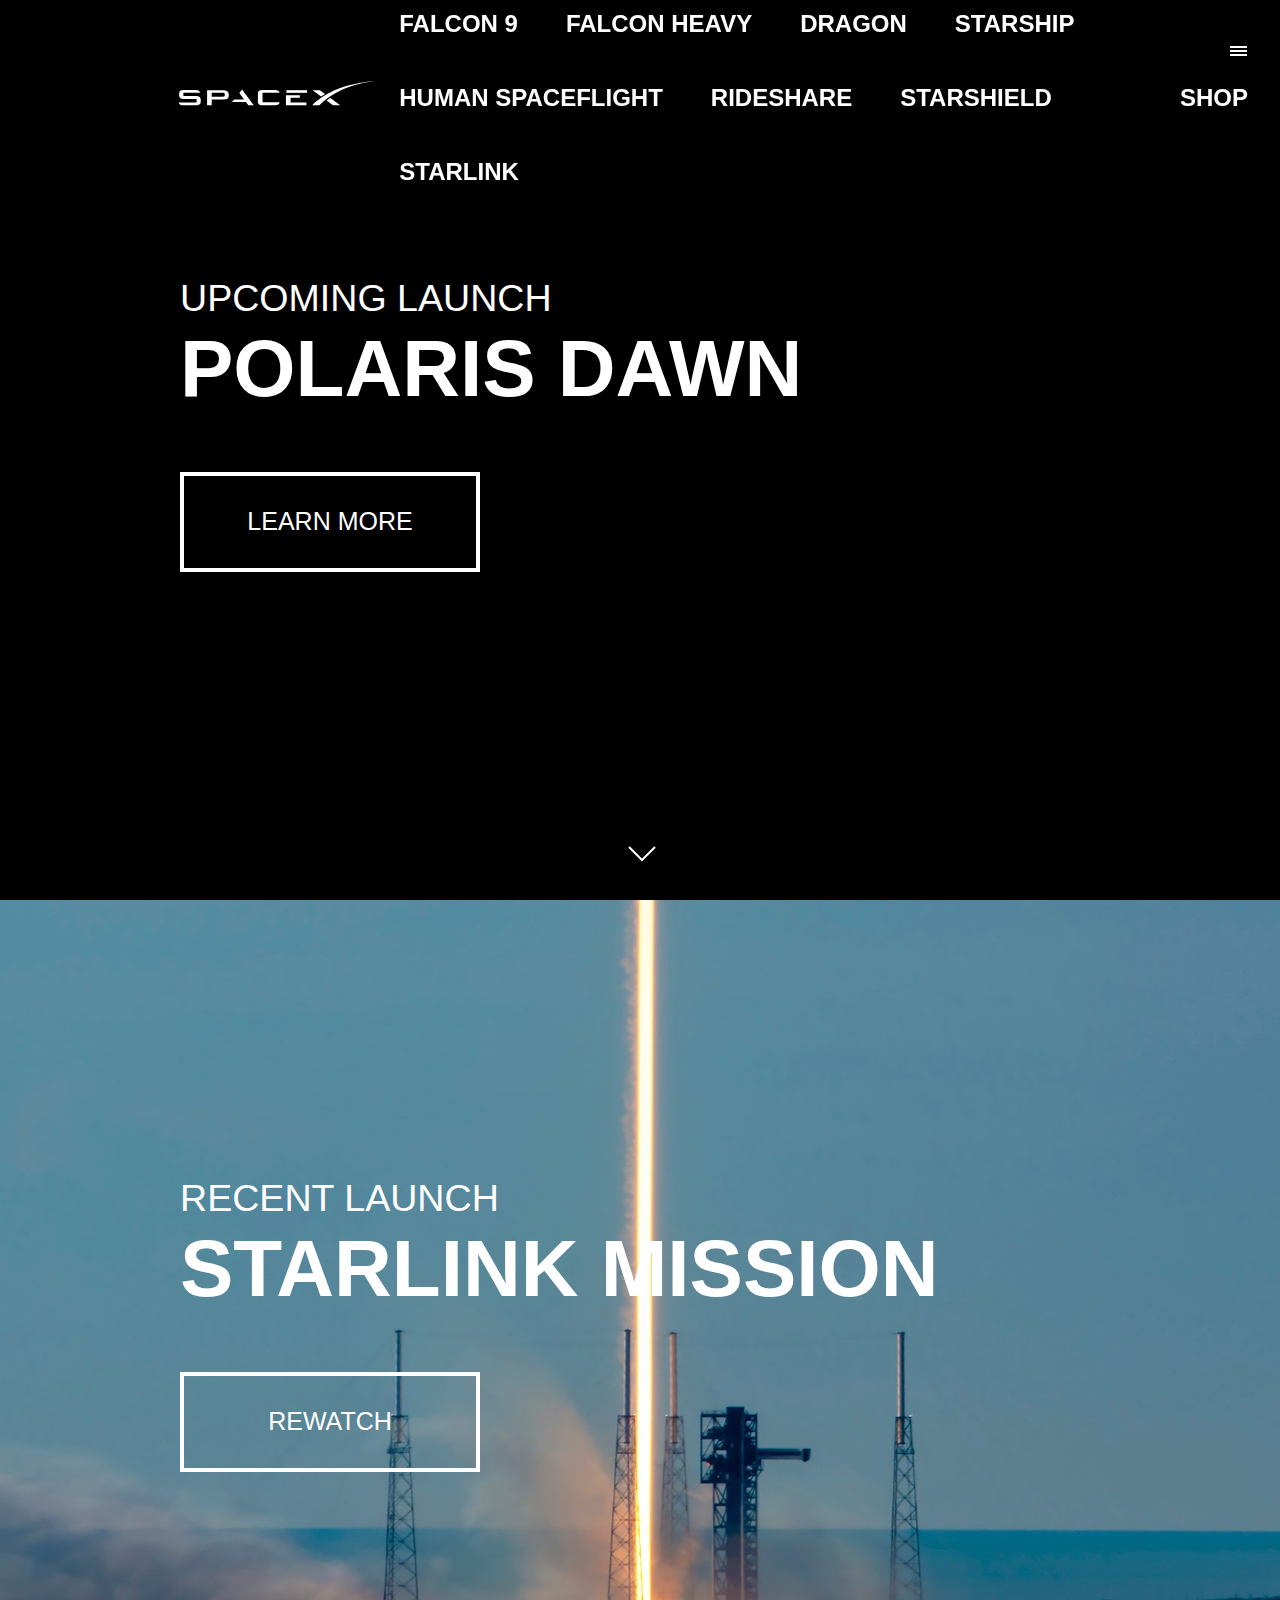
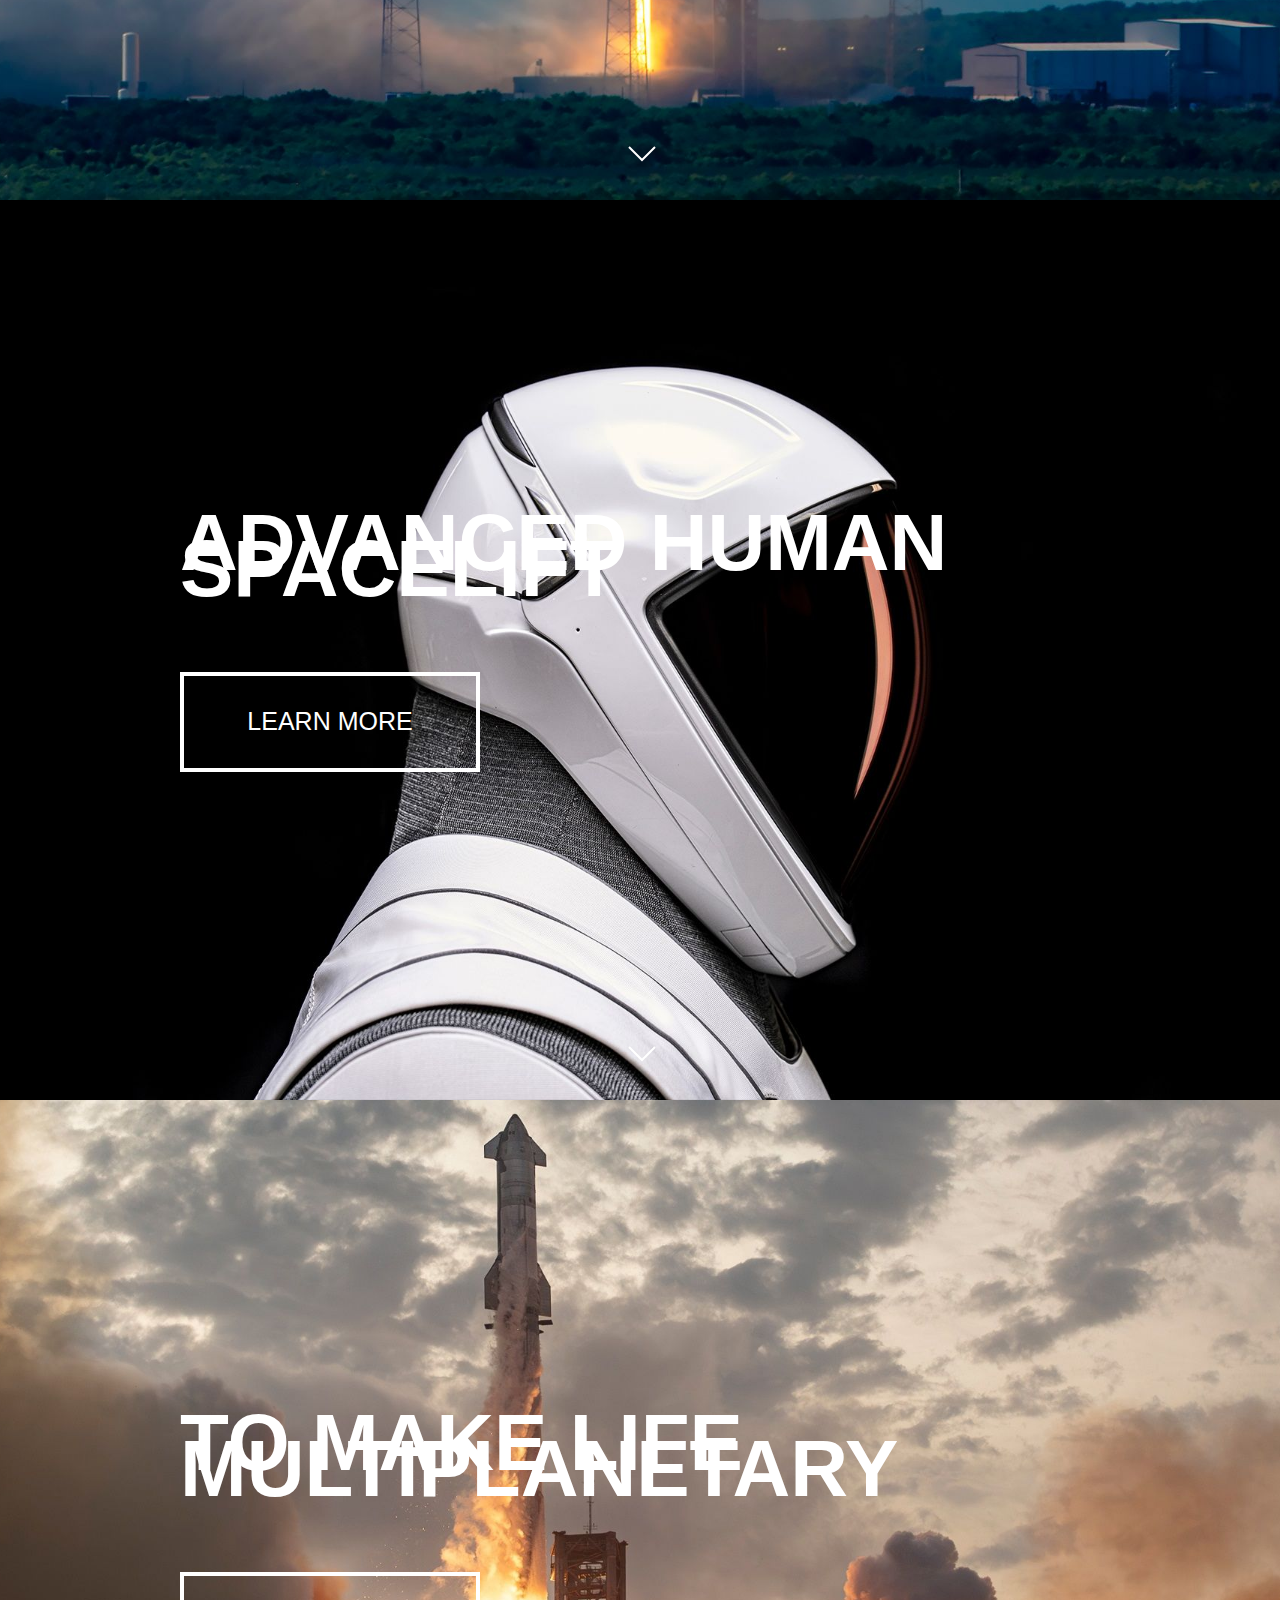
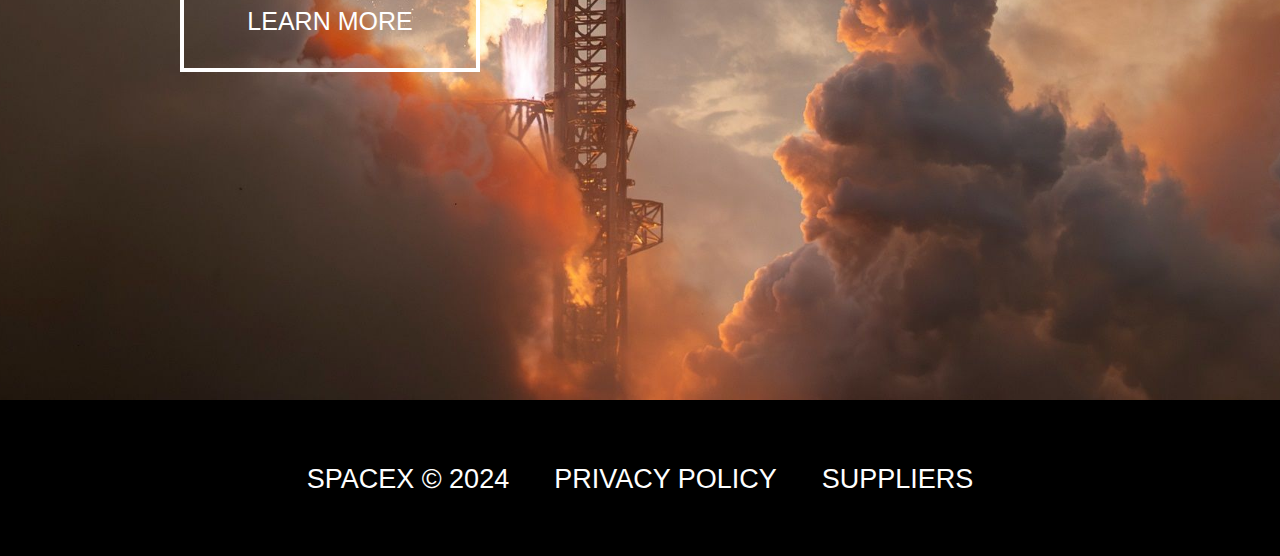
==== index.html @ e8045c6d "first commit" ====
<!DOCTYPE html>
<html lang="en">
<head>
    <meta charset="UTF-8">
    <meta http-equiv="X-UA-Compatible" content="IE=edge">
    <meta name="viewport" content="width=device-width, initial-scale=1.0">
    <title>SpaceX</title>
    <link rel="stylesheet" href="style.css">
    <script type="module" src="js/main.js"></script>
</head>
<body>
    <!-- header section -->
    <header class="main-header">
        <div class="logo">
            <a href="index.html">
                <svg version="1.1" x="0px" y="0px" viewBox="0 0 400 50">
                    <title>SpaceX Logo</title>
                    <g class="letter_s">
                        <path class="fill-white" d="M37.5,30.5H10.9v-6.6h34.3c-0.9-2.8-3.8-5.4-8.9-5.4H11.4c-5.7,0-9,2.1-9,6.7v4.9c0,4,3.4,6.3,8.4,6.3h26.9v7H1.5
                          c0.9,3.8,3.8,5.8,9,5.8h27.1c5.7,0,8.5-2.2,8.5-6.9v-4.9C46.1,33.1,42.8,30.8,37.5,30.5z"></path>
                    </g>
                    <g class="letter_p">
                        <path class="fill-white" d="M91.8,18.6H59v30.7h9.3V37.5h24.2c6.7,0,10.4-2.3,10.4-7.7v-3.4C102.8,21.4,98.6,18.6,91.8,18.6z M94.8,28.4
                          c0,2.2-0.4,3.4-4,3.4H68.3l0.1-8h22c4,0,4.5,1.2,4.5,3.3V28.4z"></path>
                    </g>
                    <g class="letter_a">
                        <polygon class="fill-white"
                            points="129.9,17.3 124.3,24.2 133.8,37.3 114,37.3 109.1,42.5 137.7,42.5 142.6,49.3 153.6,49.3 	"></polygon>
                    </g>
                    <g class="letter_c">
                        <path class="fill-white" d="M171.4,23.9h34.8c-0.9-3.6-4.4-5.4-9.4-5.4h-26c-4.5,0-8.8,1.8-8.8,6.7v17.2c0,4.9,4.3,6.7,8.8,6.7h26.3
                          c6,0,8.1-1.7,9.1-5.8h-34.8V23.9z"></path>
                    </g>
                    <g class="letter_e">
                        <polygon class="fill-white"
                            points="228.3,43.5 228.3,34.1 247,34.1 247,28.9 218.9,28.9 218.9,49.3 260.4,49.3 260.4,43.5 	"></polygon>
                        <rect class="fill-white" x="219.9" y="18.6" width="41.9" height="5.4"></rect>
                    </g>
                    <g class="letter_x">
                        <path class="fill-white" d="M287.6,18.6H273l17.2,12.6c2.5-1.7,5.4-3.5,8-5L287.6,18.6z"></path>
                        <path class="fill-white" d="M308.8,34.3c-2.5,1.7-5,3.6-7.4,5.4l13,9.5h14.7L308.8,34.3z"></path>
                    </g>
                    <g class="letter_swoosh">
                        <path class="fill-white"
                            d="M399,0.7c-80,4.6-117,38.8-125.3,46.9l-1.7,1.6h14.8C326.8,9.1,384.3,2,399,0.7L399,0.7z"></path>
                    </g>
                </svg>
                <!-- <img src="img/logo.png" alt="logo"> -->
            </a>
        </div>
        <nav class="desktop-main-menu">
            <ul>
                <li><a href="falcon9.html">Falcon 9</a></li>
                <li><a href="falcon-heavy.html">Falcon Heavy</a></li>
                <li><a href="dragon.html">Dragon</a></li>
                <li><a href="starship.html">Starship</a></li>
                <li><a href="human-spacelift.html">Human Spaceflight</a></li>
                <li><a href="rideshare.html">Rideshare</a></li>
                <li><a href="starshield.html">Starshield</a></li>
                <li><a href="#">Starlink</a></li>
            </ul>
        </nav>
        <nav class="shopping">
            <ul>
                <li><a href="#">Shop</a></li>
            </ul>
        </nav>
    </header>

    <!-- hamburger menu -->
    <button id="menu-btn" class="hamburger" type="button">
        <span class="hamburger-top"></span>
        <span class="hamburger-middle"></span>
        <span class="hamburger-bottom"></span>
    </button>
    
    <!-- section A -->
    <section class="section-a">
        <div>
            <span class="background gallery-background gallery-full" role="img" alt data-desktop="https://sxcontent9668.azureedge.us/cms-assets/assets/27_EVA_Arise_16x9_248c687b86.jpg" data-mobile="https://sxcontent9668.azureedge.us/cms-assets/assets/27_EVA_Arise_9x16_a8781f25cb.jpg" style="background-image: url("https://sxcontent9668.azureedge.us/cms-assets/assets/27_EVA_Arise_16x9_248c687b86.jpg");">
                <video aria-hidden="true" data-content-video="true" poster="https://sxcontent9668.azureedge.us/cms-assets/assets/27_EVA_Arise_16x9_248c687b86.jpg" muted playsinline loop autoplay>
                    <source type="video/mp4" src="https://sxcontent9668.azureedge.us/cms-assets/assets/27_EVA_Arise_16x9_b475128e2f.mp4">
                </video>
            </span>
            <div class="section-content">
                <p>Upcoming Launch</p>
                <h1>POLARIS DAWN</h1>
                <div class="btn">
                    <div class="hover"></div>
                    <span>LEARN MORE</span>
                </div>
            </div>
        <div class="scroll-arrow">
            <svg width="30px" height="20px">
                <path 
                    stroke="#ffffff" 
                    fill="none"
                    stroke-width="2px" 
                    d="M2.000,5.000 L15.000,18.000 L28.000,5.000 ">
                </path>
            </svg>
        </div>
    </section>

    <!-- section B -->
    <section class="section-b">
        <div class="section-content">
            <p>Recent Launch</p>
            <h1>STARLINK MISSION</h1>
            <div class="btn">
                <div class="hover"></div>
                <span>Rewatch</span>
            </div>
        </div>
        <div class="scroll-arrow">
            <svg width="30px" height="20px">
                <path 
                    stroke="#ffffff" 
                    fill="none"
                    stroke-width="2px" 
                    d="M2.000,5.000 L15.000,18.000 L28.000,5.000 ">
                </path>
            </svg>
        </div>
    </section>

    <!-- section C -->
    <section class="section-c">
        <div class="section-content">
            <h1>ADVANCED HUMAN SPACELIFT</h1>
            <div class="btn">
                <div class="hover"></div>
                <span>Learn more</span>
            </div>
        </div>
        <div class="scroll-arrow">
            <svg width="30px" height="20px">
                <path 
                    stroke="#ffffff" 
                    fill="none"
                    stroke-width="2px" 
                    d="M2.000,5.000 L15.000,18.000 L28.000,5.000 ">
                </path>
            </svg>
        </div>
    </section>

    <!-- section D -->
    <section class="section-d">
        <div class="section-content">
            <h1>TO MAKE LIFE MULTIPLANETARY</h1>
            <div class="btn">
                <div class="hover"></div>
                <span>Learn more</span>
            </div>
        </div>
    </section>

    <!-- footer section -->
    <footer>
        <ul>
            <li>SPACEX &copy; 2024</li>
            <li><a href="#">PRIVACY POLICY</a></li>
            <li><a href="#">SUPPLIERS</a></li>
        </ul>
    </footer>
</body>
</html>
---- style.css ----
@import url('webfontkit-d-din/stylesheet.css');

/* reset css */

* {
    margin: 0;
    padding: 0;
    box-sizing: border-box;
}

body {
    font: 16px / 26px D-DIN-Regular, Arial, Verdana, sans-serif;
    background: #000;
    color: #fff;
}

a {
    text-decoration: none;
    color: #fff;
}

ul {
    list-style-type: none;
}

section {
    position: relative;
    height: 100vh;
    background-position: center center;
    background-size: cover;
    background-repeat: no-repeat;
    text-transform: uppercase;
}

.section-content {
    position: absolute;
    bottom: 120px;
    padding-left: 180px;
    margin-bottom: 200px;
}

.background {
    display: block;
    position: absolute;
    width: 100%;
    height: 100%;
    margin: 0;
    padding: 0;
    background-color: #000;
    background-position: center center;
    background-repeat: no-repeat;
    background-size: cover;
}

.gallery-full {
    height: 100%;
    bottom: 0;
}

.gallery-background {
    display: block;
    position: absolute;
    width: 100%;
    top: 0;
    left: 0;
    margin: 0;
    padding: 0;
    height: auto;
    bottom: 100px;
}

.background-video-contain video, .background-video-cover video, .gallery-background video {
    position: absolute;
    top: 0;
    left: 0;
    width: 100%;
    height: 100%;
    -o-object-fit: cover;
    object-fit: cover;
}

.section-content p {
    font-size: 2.35em;
    margin-bottom: 1.2em;
}

.section-content h1 {
    font-size: 5em;
    font-weight: 700;
    margin-bottom: 1em;
    animation: fadeInUp 0.75s ease-in-out;
    animation-fill-mode: both;
}

.section-content span {
    font-size: 25px;
}

.section-content-center {
    position: absolute;
    top: 42%;
    left: 50%;
    transform: translate(-50%, -50%);
    text-transform: uppercase;
    text-align: center;
}

.section-content-center h1 {
    font-size: 110px;
    margin-bottom: 40px;
    animation: fadeInUp 0.5s ease-in-out;
    animation-fill-mode: both;
}

.section-content-center p {
    font-size: 20px;
    animation: fadeInUp 0.5s ease-in-out 0.2s;
    animation-fill-mode: both;
}

.section-content-starship {
    display: grid;
    grid-template-columns: 1fr 1fr;
    gap: 0 20px;
    padding: 110px 110px;
    animation: fadeInUp 0.5s ease-in-out 0.4s;
    animation-fill-mode: both;
}

.section-1-content,
.section-2-content {
    display: flex;
    flex-direction: column;
    justify-content: center;
    align-items: center;
    font-size: 16.5px;
    line-height: 1.5;
    text-transform: none;
}

.section-1-content p,
.section-2-content p {
    margin-bottom: 20px;
}

.section-2-content {
    justify-content: flex-start;
    align-items: flex-start;
    margin-left: 25px;
}

.no-scroll {
    overflow: hidden;
}

/* header styling */
.main-header {
    position: fixed;
    top: 0;
    left: 0;
    width: 100%;
    height: 100px;
    z-index: 3;
    padding: 0 30px;
    display: flex;
    justify-content: space-between;
    align-items: center;
    text-transform: uppercase;
    font: 16px / 26px D-DIN-Regular, Arial, Verdana, sans-serif;
    font-weight: bold;
    margin: 3em;
}

.logo {
    width: 390px;
    height: auto;
    margin-left: 100px;
}

/* .logo img {
    display: block;
    width: 100%;
    height: auto;
} */

.logo a svg {
    display: block;
    width: 100%;
    height: auto;
    margin-top: -9px;
}

.fill-white {
    fill: #fff;
}

.desktop-main-menu {
    margin-right: auto;
}

.desktop-main-menu ul {
    display: flex;
    flex-wrap: wrap;
    width: 100%;
}

.desktop-main-menu ul li {
    margin-left: 30px;
    margin: 1em;
    font-size: 1.5em;
    position: relative;
}

.shopping {
    margin-right: 50px;
    font-size: 1.5em;
    position: relative;
}

/* hamburger menu */
.hamburger {
    position: fixed;
    top: 40px;
    right: 20px;
    width: 20px;
    z-index: 10;
    background: none;
    border: none;
    cursor: pointer;
}

.hamburger-top,
.hamburger-middle,
.hamburger-bottom {
    position: absolute;
    width: 17px;
    height: 2px;
    top: 5.5px;
    left: -10px;
    cursor: pointer;
    background: #fff;
    transition: all 0.4s ease-in;
}

.hamburger-middle {
    transform: translateY(4px);
}

.hamburger-bottom {
    transform: translateY(8px);
}

/* menu animation */
.desktop-main-menu ul li a::after,
.shopping a::after {
    content: '';
    display: block;
    position: absolute;
    bottom: -4px;
    left: 0;
    width: 100%;
    height: 1px;
    background: #fff;
    transform: scaleX(0);
    transform-origin: right center;
    transition: transform 0.6s cubic-bezier(0.19, 1, 0.22, 1);
}

.desktop-main-menu ul li a:hover::after,
.shopping a:hover::after {
    transform: scaleX(1);
    transform-origin: left center;
    transition-duration: 0.4s;
}

/* button animation */

.btn {
    position: relative;
    display: inline-block;
    cursor: pointer;
    text-align: center;
    width: 300px;
    height: 100px;
    padding-top: 32px;
    margin-top: 10px;
    border: 4px solid #fff;
    overflow: hidden;
    z-index: 2;
    animation-fill-mode: both;
    animation: fadeInUp 0.75s ease-in-out 0.1s;
}

.btn:hover span {
    color: #000;
}

.btn .hover {
    position: absolute;
    top: 0;
    left: 0;
    width: 100vh;
    height: 100vh;
    background: #fff;
    z-index: -1;
    transform: translateY(100%);
    transition: transform 0.5s cubic-bezier(0.19, 1, 0.22, 1);
}

.btn:hover .hover {
    transform: translateY(0);
}

/* starship btn styling */

.btn-starship {
    border: 2px solid #000;
}

.btn-starship span {
    color: #000;
}

.btn-starship .hover {
    background: #000;
}

.btn-starship:hover span {
    color: #fff;
}

/* scroll arrow animation */
.scroll-arrow {
    position: absolute;
    bottom: 30px;
    left: 49%;
    animation: fadebounce 5s infinite;
}

@keyframes fadebounce {
    0%,
    20%,
    50%,
    80%,
    100% {
        opacity: 0;
        transform: translateY(-5px);
    }
    40% {
        opacity: 1;
        transform: translateY(15px);
    }
}

/* falcon9 stats styling */
.stats {
    max-width: 50%;
    margin: 0 auto;
    padding: 70px 0;
    display: flex;
    align-items: center;
    justify-content: space-between;
    text-align: center;
    text-transform: uppercase;
}

.stats div span {
    font-size: 140px;
}

.stats div h1 {
    font-size: 80px;
}

.stats div h3 {
    font-size: 24px;
    font-weight: 100;
}

.human-spacelift-suit-img-con {
    display: flex;
    flex-direction: row;
    justify-content: center;
}

/* footer styling */
footer {
    position: relative;
    padding: 43px 0;
    text-transform: uppercase;
}

footer ul {
    display: flex;
    justify-content: center;
    align-items: center;
    flex-wrap: wrap;
    margin-top: 2.5px;
}

footer ul li {
    margin-left: 45px;
    font-size: 27px;
    line-height: 2.5;
    position: relative;
}

footer ul li:first-child {
    margin-left: 0;
}

footer ul li a:hover {
    opacity: 0.5;
    transition: opacity ease-in 0.4s;
}

/* text animation */
@keyframes fadeInUp {
    0% {
        opacity: 0;
        transform: translateY(120px);
    }
    100% {
        opacity: 1;
        transform: translateY(0);
    }
}

@keyframes fadeIn {
    0% {
        opacity: 0;
    }
    100% {
        opacity: 1;
    }
}

/* bg images */
/*.section-a {
    background-image: url('/images/section-a.jpg');
} */

.section-b {
    background-image: url('/images/STARLIGHT.jpg');
}

.section-c {
    background-image: url('/images/HUMANSPACELIFT.jpg');
}

.section-d {
    background-image: url('/images/MULTIPLANETORY.jpg');
}

.bg-falcon-9 {
    background-image: url('/images/falcon-9.webp');
}

.bg-falcon-heavy {
    background-image: url('/images/falcon-heavy.webp');
}

.bg-dragon {
    background-image: url('/images/dragon.webp');
}

.section-starship {
    background-image: url('/images/STAR_SHIP.jpg');
} 

.bg-human-spacelift {
    background-image: url('/images/HS-section.webp');
}

.bg-rideshare {
    background-image: url('/images/RIDESHARE.jpg');
}

.bg-starshield {
    background-image: url('/images/STARSHIELD.webp');
}

/* section animations */
.section-animate {
    animation: fadeIn 2s ease-in-out;
}

/* responsive */

@media (max-width: 960px) {
    /* hide desktop menu */
    .desktop-main-menu {
        display: none;
    }
    .mobile-only {
        display: block;
    }
    .shopping {
        display: none;
    }
    .logo {
        width: 150px;
        margin: auto;
    }
    .section-content-center {
        top: 50%;
        width: 80%;
    }
    .section-content-center h1 {
        font-size: 70px;
    }
    .section-content-center p {
        font-family: 'd-dindin-bold';
        font-size: 16px;
    }
    .stats {
        width: 70%;
    }
    .stats div span {
        font-size: 75px;
    }
    .stats div h3 {
        font-size: 13.5px;
    }
    .section-content-starship {
        padding: 110px 50px;
    }
}

@media (max-width: 600px) {
    .section-content {
        bottom: 50px;
        left: 30px;
        width: 85%;
    }
    .section-content h1 {
        font-size: 34px;
    }
    .section-content-center h1 {
        font-size: 45px;
    }
    .section-content-center p {
        font-size: 14px;
        line-height: 1.5;
    }
    .stats {
        padding: 50px 0;
        width: 70%;
    }
    .stats div span {
        font-size: 50px;
    }
    .stats div h3 {
        font-size: 11px;
    }
    .section-1 {
        height: 100%;
    }
    .section-content-starship {
        padding: 80px 30px;
        grid-template-columns: 1fr;
    }
    .section-2-content {
        margin-left: 0;
    }
    footer ul li:first-child {
        position: absolute;
        top: 30px;
        left: 50%;
        transform: translate(-50%,-50%);
    }
    footer ul li {
        margin-left: 15px;
    }
}
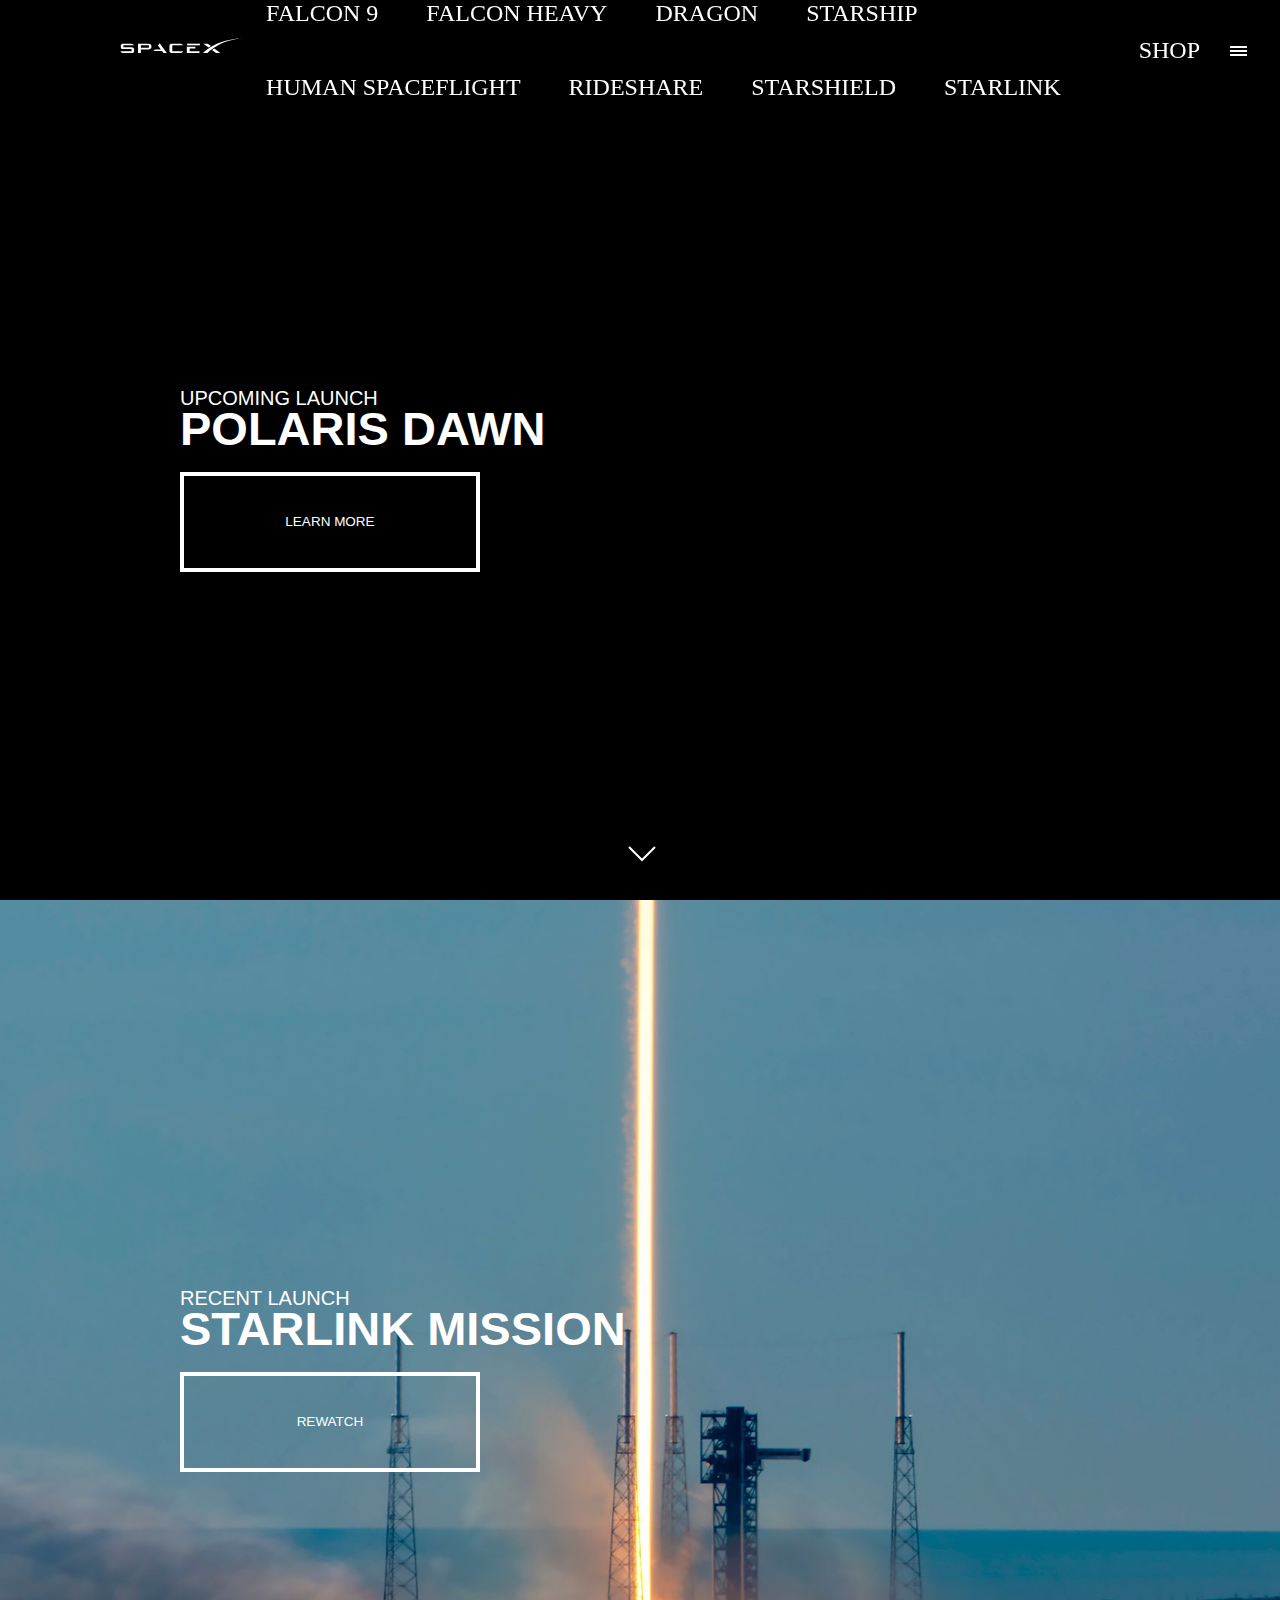
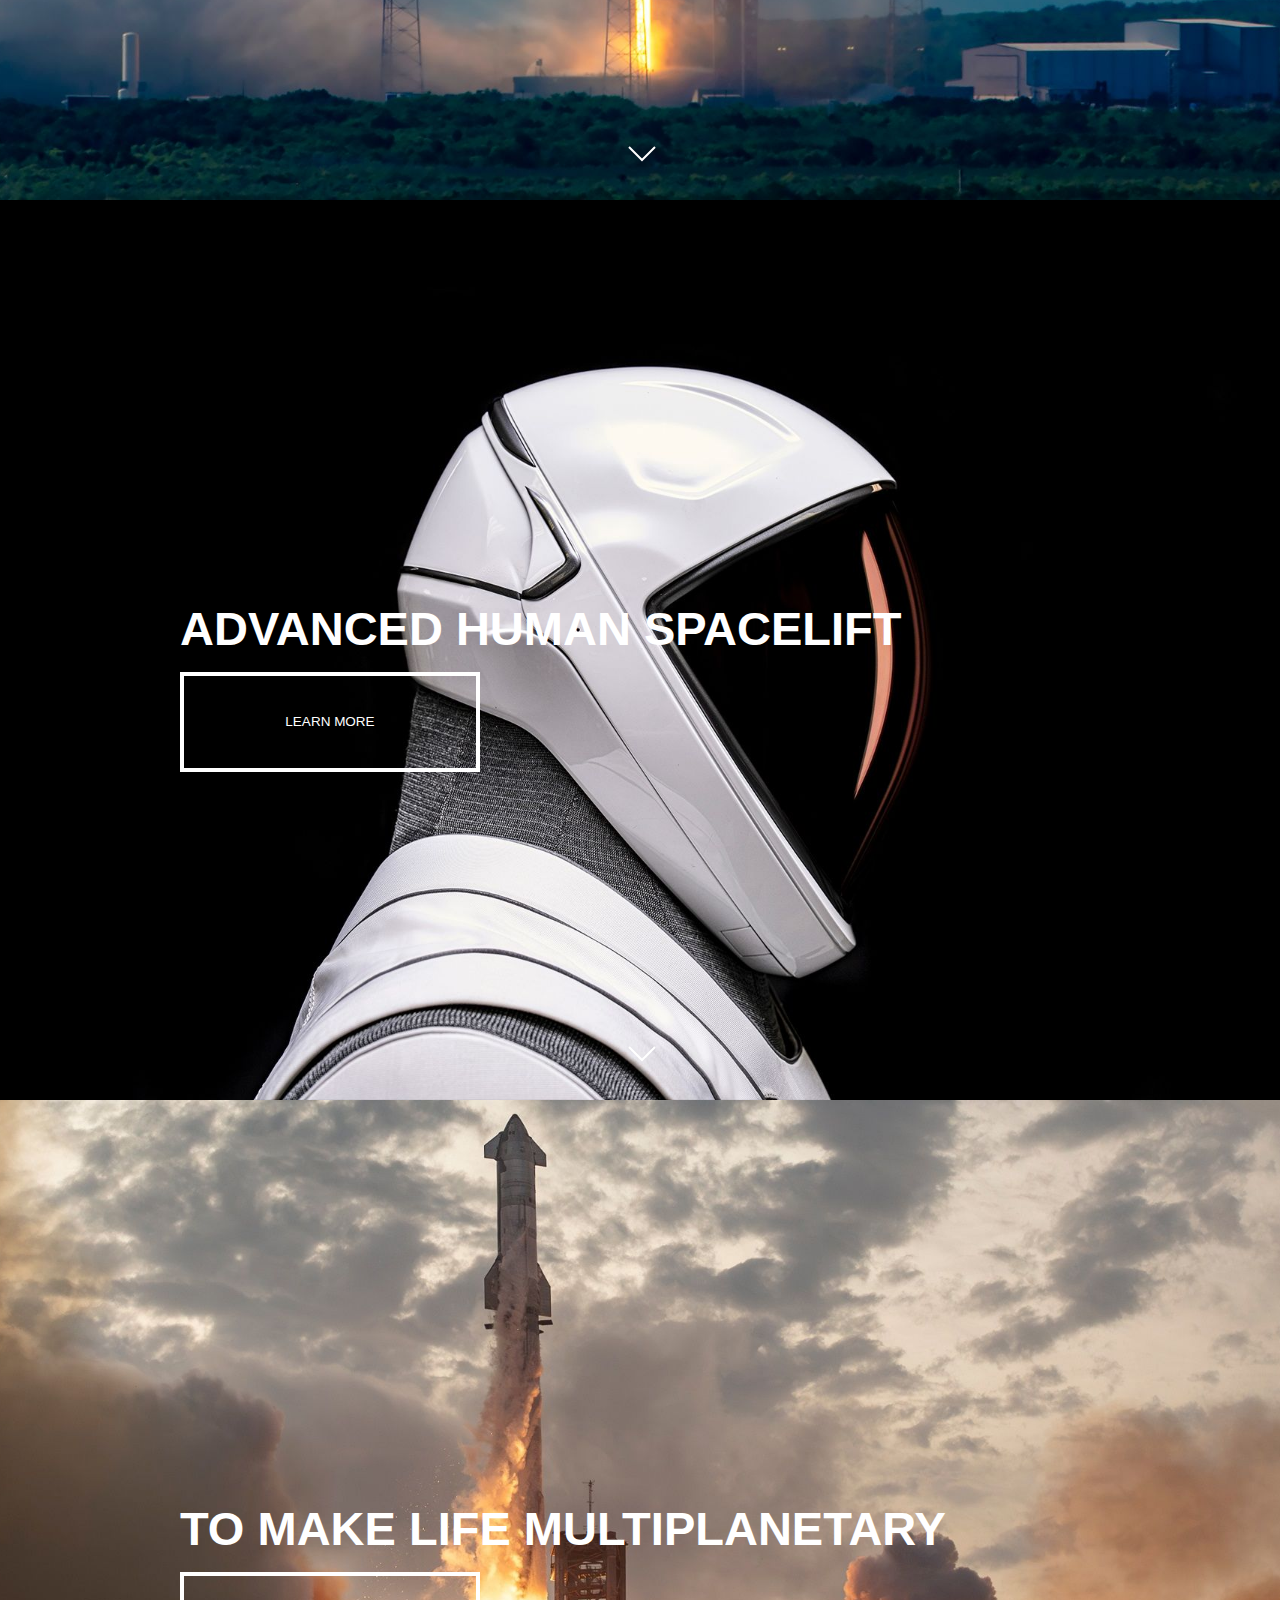
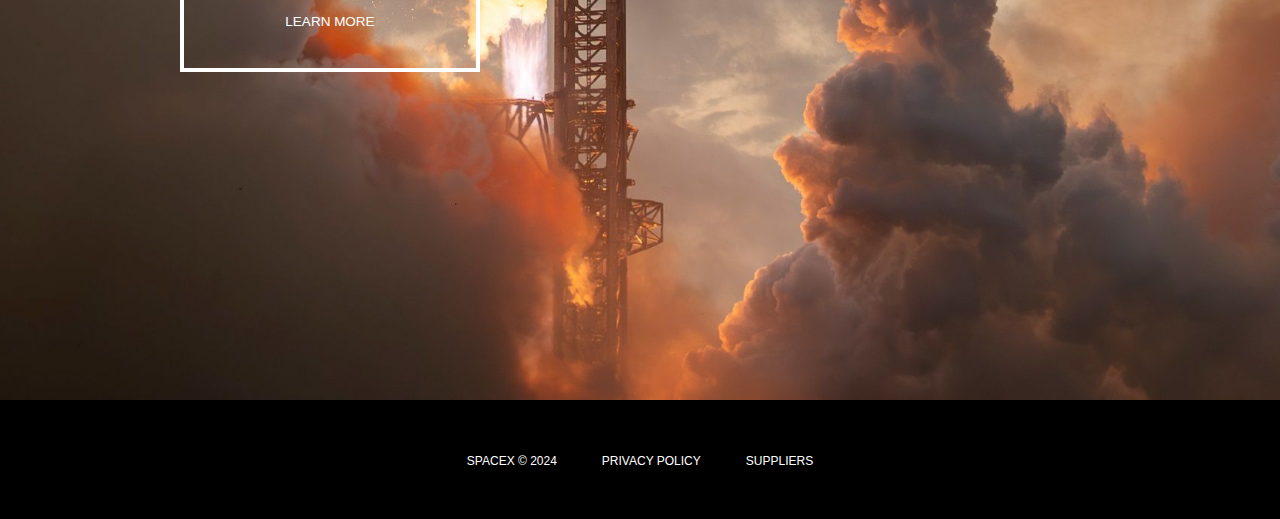
==== commit 5f7edcef: "first commit" ====
--- a/index.html
+++ b/index.html
@@ -6,6 +6,7 @@
     <meta name="viewport" content="width=device-width, initial-scale=1.0">
     <title>SpaceX</title>
     <link rel="stylesheet" href="style.css">
+    <link rel="Shortcut Icon" href="/images/spacex_logo_icon_144865.ico">
     <script type="module" src="js/main.js"></script>
 </head>
 <body>
@@ -164,5 +165,5 @@
             <li><a href="#">SUPPLIERS</a></li>
         </ul>
     </footer>
-</body>
+  </body>
 </html>--- a/style.css
+++ b/style.css
@@ -9,9 +9,17 @@
 }
 
 body {
+    margin: 0;
+    padding: 0;
+    background-color: #000;
     font: 16px / 26px D-DIN-Regular, Arial, Verdana, sans-serif;
-    background: #000;
+    font-weight: 400;
+    font-style: normal;
+    text-align: left;
     color: #fff;
+    width: 100%;
+    -moz-osx-font-smoothing: grayscale;
+    -webkit-font-smoothing: antialiased;
 }
 
 a {
@@ -80,20 +88,21 @@
 }
 
 .section-content p {
-    font-size: 2.35em;
-    margin-bottom: 1.2em;
+    font-size: 20px;
+    margin-bottom: 5px;
 }
 
 .section-content h1 {
-    font-size: 5em;
+    font-size: 47px;
     font-weight: 700;
-    margin-bottom: 1em;
+    margin-bottom: 20px;
     animation: fadeInUp 0.75s ease-in-out;
     animation-fill-mode: both;
 }
 
 .section-content span {
-    font-size: 25px;
+    font-size: 13.5px;
+    margin-bottom: 20px;
 }
 
 .section-content-center {
@@ -166,15 +175,13 @@
     justify-content: space-between;
     align-items: center;
     text-transform: uppercase;
-    font: 16px / 26px D-DIN-Regular, Arial, Verdana, sans-serif;
-    font-weight: bold;
-    margin: 3em;
+    font-family: 'd-dindin-bold';
 }
 
 .logo {
-    width: 390px;
+    width: 210px;
     height: auto;
-    margin-left: 100px;
+    margin-left: 90px;
 }
 
 /* .logo img {
@@ -400,7 +407,7 @@
 
 footer ul li {
     margin-left: 45px;
-    font-size: 27px;
+    font-size: 12px;
     line-height: 2.5;
     position: relative;
 }
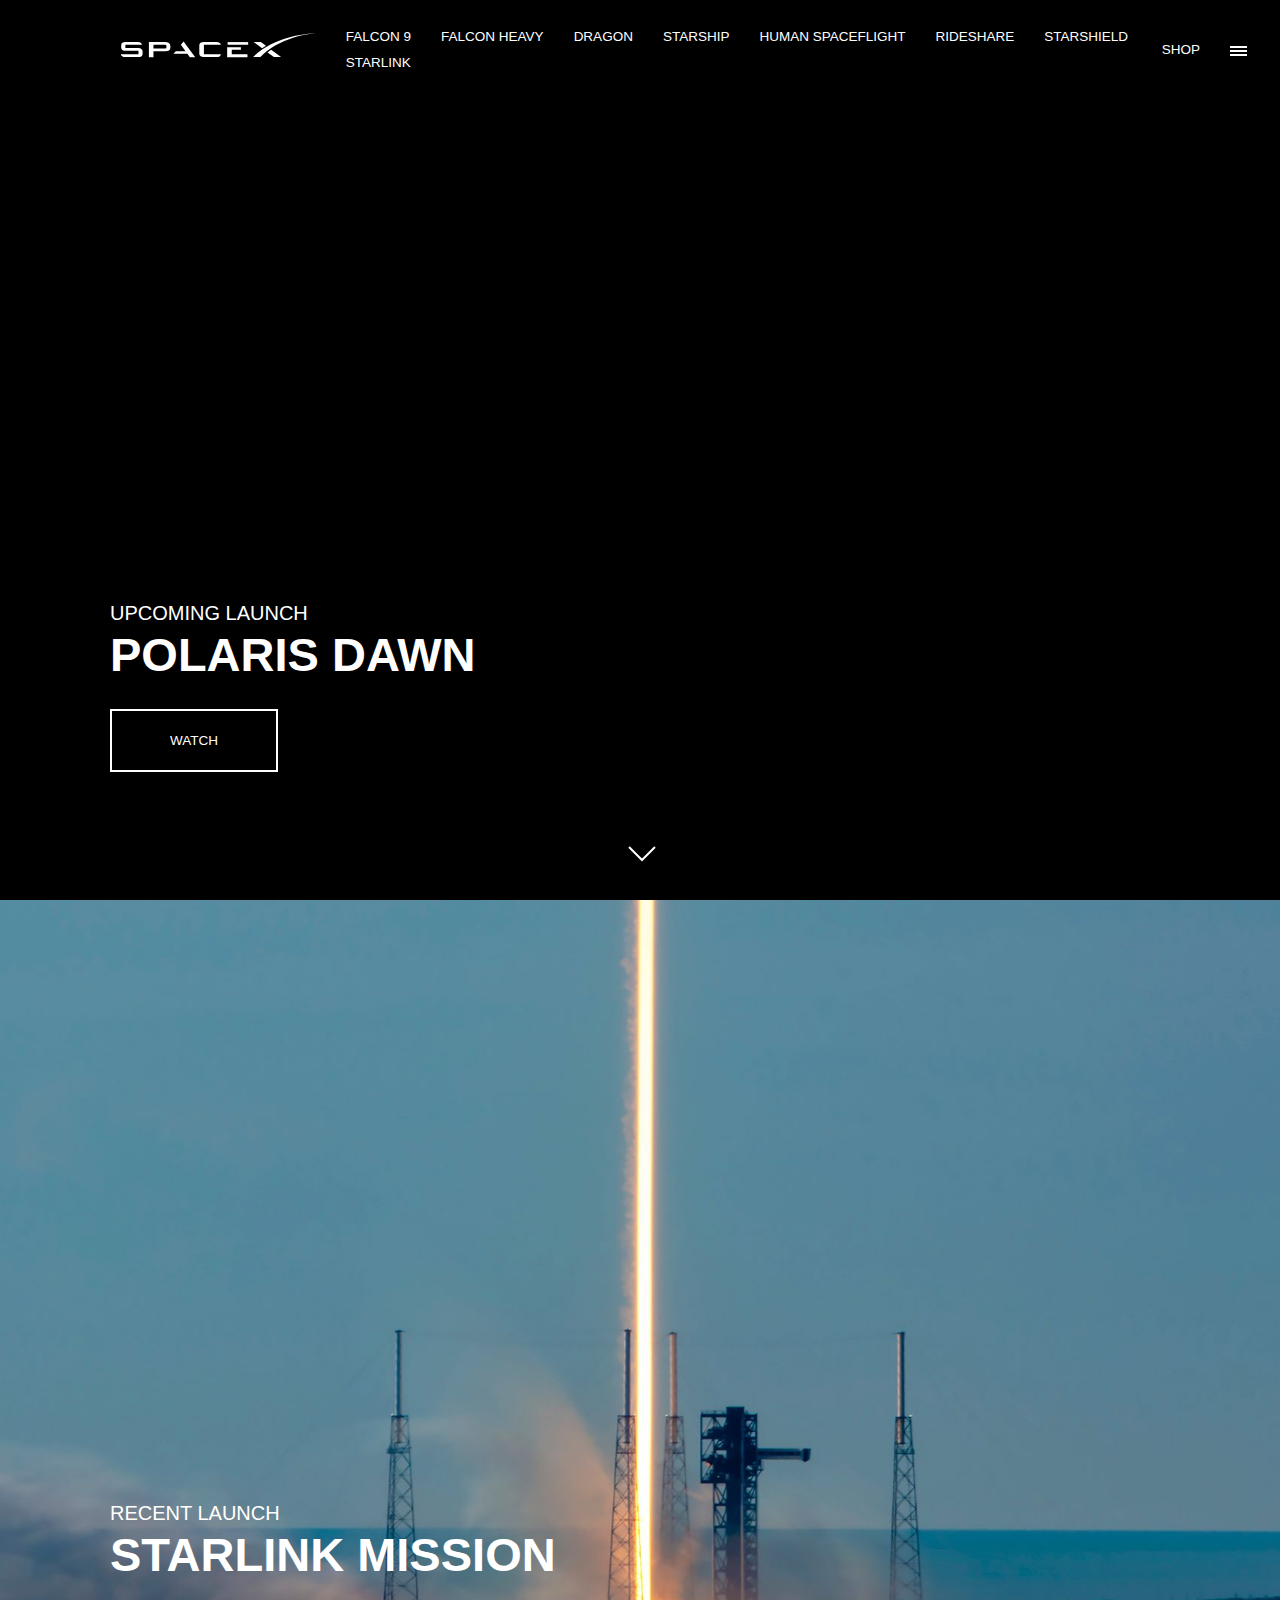
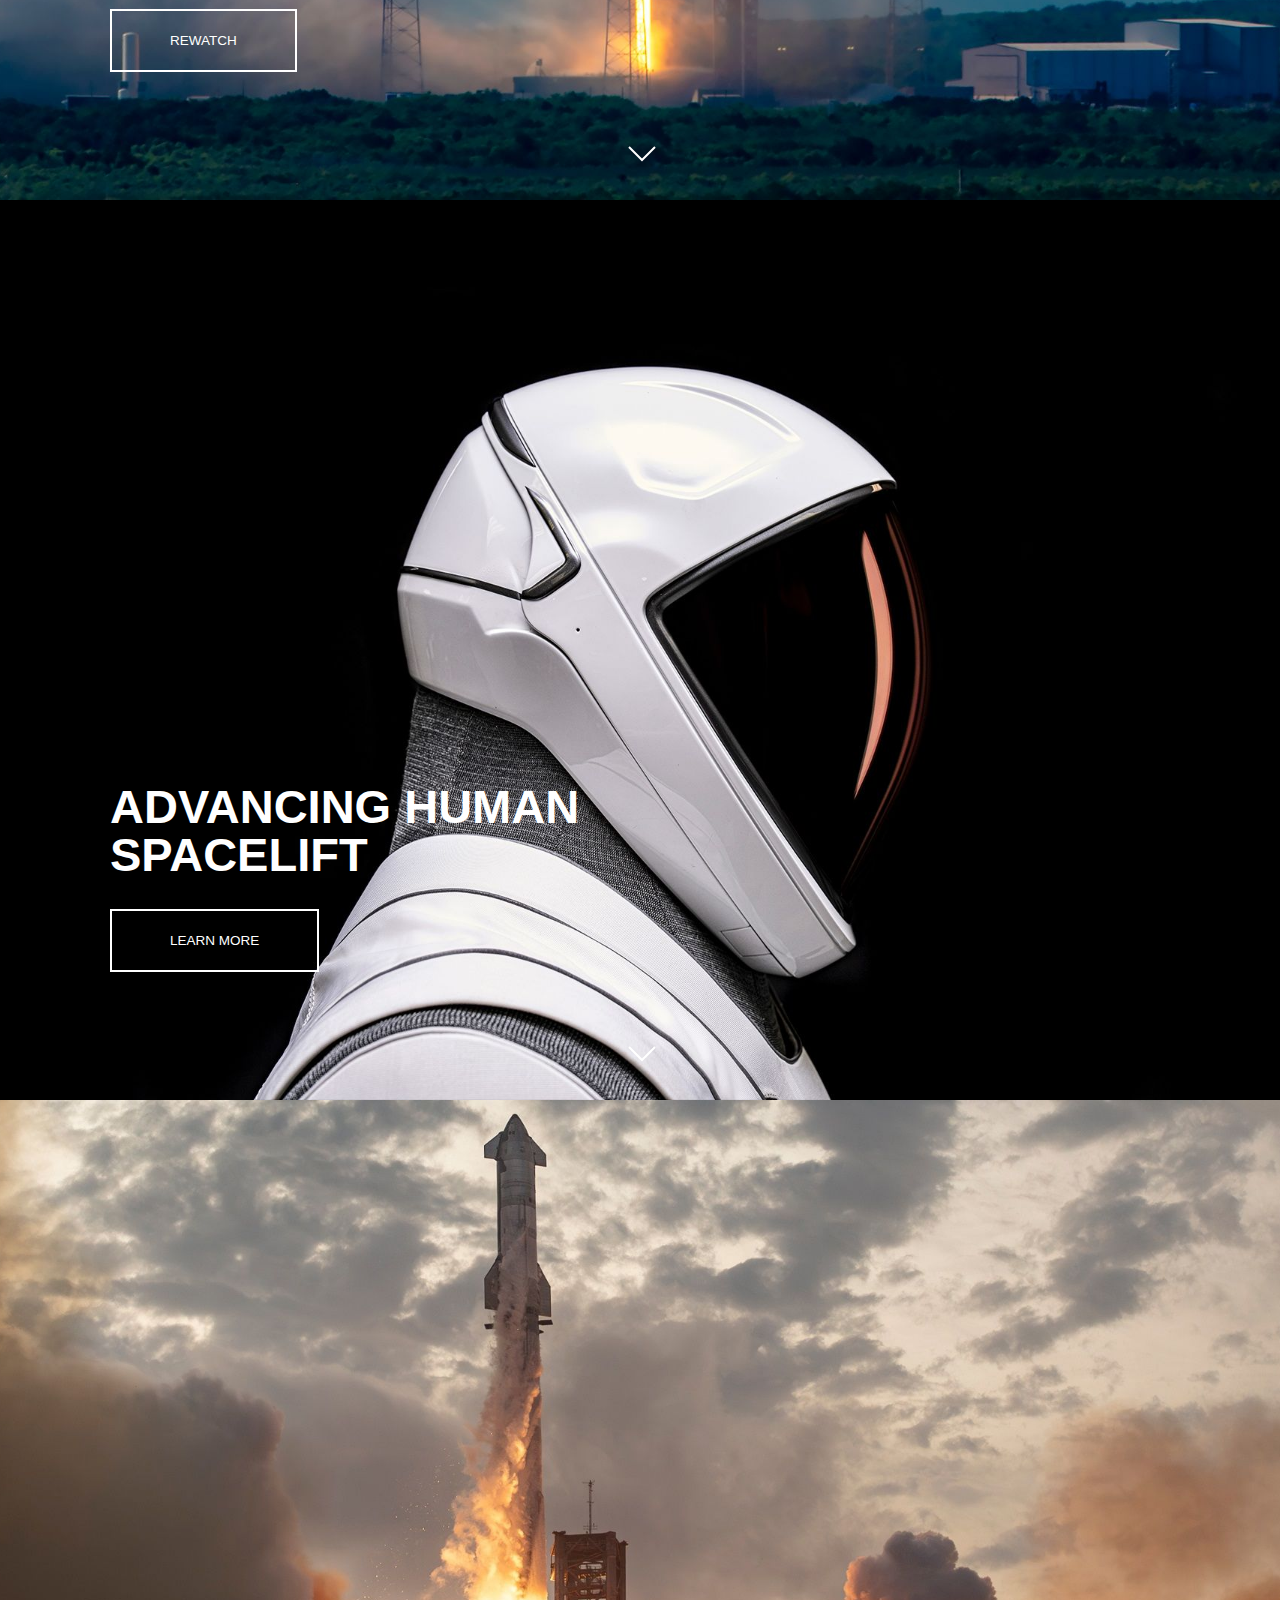
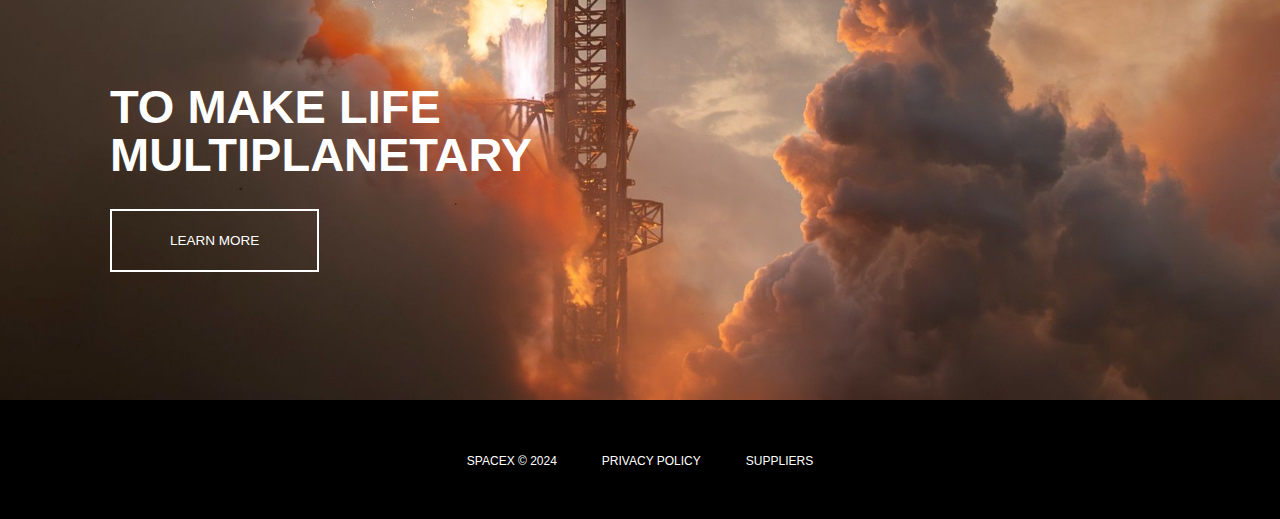
==== commit 74fbee1f: "adding responsiveness" ====
--- a/index.html
+++ b/index.html
@@ -7,10 +7,30 @@
     <title>SpaceX</title>
     <link rel="stylesheet" href="style.css">
     <link rel="Shortcut Icon" href="/images/spacex_logo_icon_144865.ico">
-    <script type="module" src="js/main.js"></script>
 </head>
-<body>
-    <!-- header section -->
+  <body>
+    <!-- mobile header -->
+    <div id="overlay"></div>
+    <div id="mobile-menu" class="mobile-main-menu">
+        <ul>
+            <li class="mobile-only"><a href="falcon9.html">Falcon 9</a></li>
+            <li class="mobile-only"><a href="falcon-heavy.html">Falcon Heavy</a></li>
+            <li class="mobile-only"><a href="dragon.html">Dragon</a></li>
+            <li class="mobile-only"><a href="starship.html">Starship</a></li>
+            <li class="mobile-only"><a href="human-spaceflight.html">Human Spaceflight</a></li>
+            <li class="mobile-only"><a href="rideshare.html">Rideshare</a></li>
+            <li class="mobile-only"><a href="starshield.html">Starshield</a></li>
+            <li class="mobile-only"><a href="#">Starlink</a></li>
+            
+            <li><a href="#">Mission</a></li>
+            <li><a href="#">Launches</a></li>
+            <li><a href="#">Careers</a></li>
+            <li><a href="#">Updates</a></li>
+            <li><a href="#">Shop</a></li>
+        </ul>
+    </div>
+
+    <!-- desktop header section -->
     <header class="main-header">
         <div class="logo">
             <a href="index.html">
@@ -46,16 +66,16 @@
                             d="M399,0.7c-80,4.6-117,38.8-125.3,46.9l-1.7,1.6h14.8C326.8,9.1,384.3,2,399,0.7L399,0.7z"></path>
                     </g>
                 </svg>
-                <!-- <img src="img/logo.png" alt="logo"> -->
             </a>
         </div>
+
         <nav class="desktop-main-menu">
             <ul>
                 <li><a href="falcon9.html">Falcon 9</a></li>
                 <li><a href="falcon-heavy.html">Falcon Heavy</a></li>
                 <li><a href="dragon.html">Dragon</a></li>
                 <li><a href="starship.html">Starship</a></li>
-                <li><a href="human-spacelift.html">Human Spaceflight</a></li>
+                <li><a href="human-spaceflight.html">Human Spaceflight</a></li>
                 <li><a href="rideshare.html">Rideshare</a></li>
                 <li><a href="starshield.html">Starshield</a></li>
                 <li><a href="#">Starlink</a></li>
@@ -88,7 +108,7 @@
                 <h1>POLARIS DAWN</h1>
                 <div class="btn">
                     <div class="hover"></div>
-                    <span>LEARN MORE</span>
+                    <span>WATCH</span>
                 </div>
             </div>
         <div class="scroll-arrow">
@@ -128,7 +148,7 @@
     <!-- section C -->
     <section class="section-c">
         <div class="section-content">
-            <h1>ADVANCED HUMAN SPACELIFT</h1>
+            <h1>ADVANCING HUMAN SPACELIFT</h1>
             <div class="btn">
                 <div class="hover"></div>
                 <span>Learn more</span>
@@ -166,4 +186,5 @@
         </ul>
     </footer>
   </body>
+  <script type="module" src="script.js"></script>
 </html>--- a/style.css
+++ b/style.css
@@ -43,8 +43,8 @@
 .section-content {
     position: absolute;
     bottom: 120px;
-    padding-left: 180px;
-    margin-bottom: 200px;
+    left: 110px;
+    max-width: 560px;
 }
 
 .background {
@@ -98,6 +98,7 @@
     margin-bottom: 20px;
     animation: fadeInUp 0.75s ease-in-out;
     animation-fill-mode: both;
+    line-height: 48px;
 }
 
 .section-content span {
@@ -112,10 +113,11 @@
     transform: translate(-50%, -50%);
     text-transform: uppercase;
     text-align: center;
+    width: 100%;
 }
 
 .section-content-center h1 {
-    font-size: 110px;
+    font-size: 75px;
     margin-bottom: 40px;
     animation: fadeInUp 0.5s ease-in-out;
     animation-fill-mode: both;
@@ -164,7 +166,7 @@
 
 /* header styling */
 .main-header {
-    position: fixed;
+    position: absolute;
     top: 0;
     left: 0;
     width: 100%;
@@ -175,7 +177,7 @@
     justify-content: space-between;
     align-items: center;
     text-transform: uppercase;
-    font-family: 'd-dindin-bold';
+    font-family: D-DIN-Regular, Arial, Verdana, sans-serif;
 }
 
 .logo {
@@ -184,12 +186,6 @@
     margin-left: 90px;
 }
 
-/* .logo img {
-    display: block;
-    width: 100%;
-    height: auto;
-} */
-
 .logo a svg {
     display: block;
     width: 100%;
@@ -212,15 +208,15 @@
 }
 
 .desktop-main-menu ul li {
+    font-family: D-DIN-Regular, Arial, Verdana, sans-serif;
     margin-left: 30px;
-    margin: 1em;
-    font-size: 1.5em;
+    font-size: 13.5px;
     position: relative;
 }
 
 .shopping {
     margin-right: 50px;
-    font-size: 1.5em;
+    font-size: 13.5px;
     position: relative;
 }
 
@@ -257,6 +253,95 @@
     transform: translateY(8px);
 }
 
+/* open hamburger */
+.open {
+    transform: rotate(90deg);
+    top: 61.5px;
+    right: 25px;
+}
+
+.open .hamburger-top {
+    transform: rotate(45deg);
+}
+
+.open .hamburger-middle {
+    opacity: 0;
+}
+
+.open .hamburger-bottom {
+    transform: rotate(-45deg);
+}
+
+#overlay {
+    transition: all 0.6s ease;
+}
+
+.overlay-show {
+    position: fixed;
+    top: 0;
+    left: 0;
+    width: 100%;
+    height: 100%;
+    z-index: 4;
+    background-color: rgba(0, 0, 0, 0.5);
+}
+
+/* hide desktop menu items */
+.mobile-only {
+    display: none;
+}
+
+/* mobile menu styling */
+.mobile-main-menu {
+    position: fixed;
+    top: 0;
+    right: 0;
+    width: 350px;
+    height: 100vh;
+    z-index: 4;
+    background-color: #000;
+    display: flex;
+    align-items: top;
+    justify-content: center;
+    transform: translateX(100%);
+    transition: transform 0.8s cubic-bezier(0.19, 1, 0.22, 1);
+}
+
+.show-menu {
+    transform: translateX(0);
+}
+
+.mobile-main-menu ul {
+    display: flex;
+    flex-direction: column;
+    align-items: end;
+    margin-top: 60px;
+    padding: 30px;
+    width: 100%;
+}
+
+.mobile-main-menu ul li {
+    margin-bottom: 15px;
+    font-size: 16px;
+    text-transform: uppercase;
+    border-bottom: 1px dotted rgba(255, 255, 255, 0.25);
+    width: 100%;
+    padding-bottom: 8px;
+    text-align: right;
+    position: relative;
+}
+
+.mobile-main-menu ul li a {
+    opacity: 1;
+    transition: opacity 0.3s ease;
+    font-family: D-DIN-Regular, Arial, Verdana, sans-serif;
+}
+
+.mobile-main-menu ul li a:hover {
+    opacity: 0.55;
+}
+
+
 /* menu animation */
 .desktop-main-menu ul li a::after,
 .shopping a::after {
@@ -287,11 +372,10 @@
     display: inline-block;
     cursor: pointer;
     text-align: center;
-    width: 300px;
-    height: 100px;
-    padding-top: 32px;
+    min-width: 130px;
+    padding: 16px 58px;
     margin-top: 10px;
-    border: 4px solid #fff;
+    border: 2px solid #fff;
     overflow: hidden;
     z-index: 2;
     animation-fill-mode: both;
@@ -361,18 +445,17 @@
 
 /* falcon9 stats styling */
 .stats {
-    max-width: 50%;
     margin: 0 auto;
     padding: 70px 0;
     display: flex;
     align-items: center;
-    justify-content: space-between;
+    justify-content: space-around;
     text-align: center;
     text-transform: uppercase;
 }
 
 .stats div span {
-    font-size: 140px;
+    font-size: 120px;
 }
 
 .stats div h1 {
@@ -380,14 +463,67 @@
 }
 
 .stats div h3 {
-    font-size: 24px;
+    font-size: 20px;
     font-weight: 100;
+}
+
+/* human spaceflight*/
+.human-spaceflight-section {
+    position: absolute;
+    width: 100%;
+    top: 42%;
+    left: 50%;
+    transform: translate(-50%, -50%);
+    text-transform: uppercase;
+    text-align: center;
+}
+
+.human-spaceflight-section h1 {
+    font-size: 75px;
+    margin-bottom: 40px;
+    animation: fadeInUp 0.5s ease-in-out;
+    animation-fill-mode: both;
+}
+
+.human-spaceflight-section p {
+    font-size: 20px;
+    animation: fadeInUp 0.5s ease-in-out 0.2s;
+    animation-fill-mode: both;
+}
+
+.hs-suits-container {
+    display: flex;
+    flex-direction: column;
+    justify-content: center;
+    align-items: center;
+    /*width: 100%;
+    /*background-size: cover;
+    position: relative;*/
 }
 
 .human-spacelift-suit-img-con {
     display: flex;
     flex-direction: row;
     justify-content: center;
+    width: 100%;
+}
+
+/* rideshare main */
+.rideshare-head {
+    font-size: 55px !important;
+}
+
+.rideshare-desc {
+    font-size: 15px !important;
+}
+
+/* starshield stats */
+.starshield-counter {
+    font-size: 70px !important;
+}
+
+.starshield-counter-desc {
+    font-size: 12px !important;
 }
 
 /* footer styling */
@@ -511,7 +647,6 @@
     }
     .section-content-center {
         top: 50%;
-        width: 80%;
     }
     .section-content-center h1 {
         font-size: 70px;
@@ -540,11 +675,19 @@
         left: 30px;
         width: 85%;
     }
+    .section-content p {
+        font-size: 16px;
+    }
     .section-content h1 {
-        font-size: 34px;
+        font-size: 30px;
+    }
+    .btn {
+        min-width: 150px;
+        padding: 10px 45px;
+        margin-top: 10px;
     }
     .section-content-center h1 {
-        font-size: 45px;
+        font-size: 44px;
     }
     .section-content-center p {
         font-size: 14px;
@@ -552,7 +695,7 @@
     }
     .stats {
         padding: 50px 0;
-        width: 70%;
+        width: 100%;
     }
     .stats div span {
         font-size: 50px;
@@ -569,6 +712,27 @@
     }
     .section-2-content {
         margin-left: 0;
+    }
+    .hs-suits-container h1 {
+        font-size: 35px !important;
+        animation: fadeInUp 0.5s ease-in-out;
+        animation-fill-mode: both;
+    }
+    .hs-suits-container h2 {
+        font-size: 10px;
+        animation: fadeInUp 0.5s ease-in-out 0.4s;
+        animation-fill-mode: both;
+    }
+    .hs-suits-image {
+        width: 100%;
+        animation: fadeInUp 0.5s ease-in-out 0.2s;
+        animation-fill-mode: both;
+    }
+    .rideshare-head {
+        font-size: 35px !important;
+    }
+    .starshield-counter {
+        font-size: 25px !important;
     }
     footer ul li:first-child {
         position: absolute;
@@ -577,6 +741,6 @@
         transform: translate(-50%,-50%);
     }
     footer ul li {
-        margin-left: 15px;
+        margin: 0 15px;
     }
 }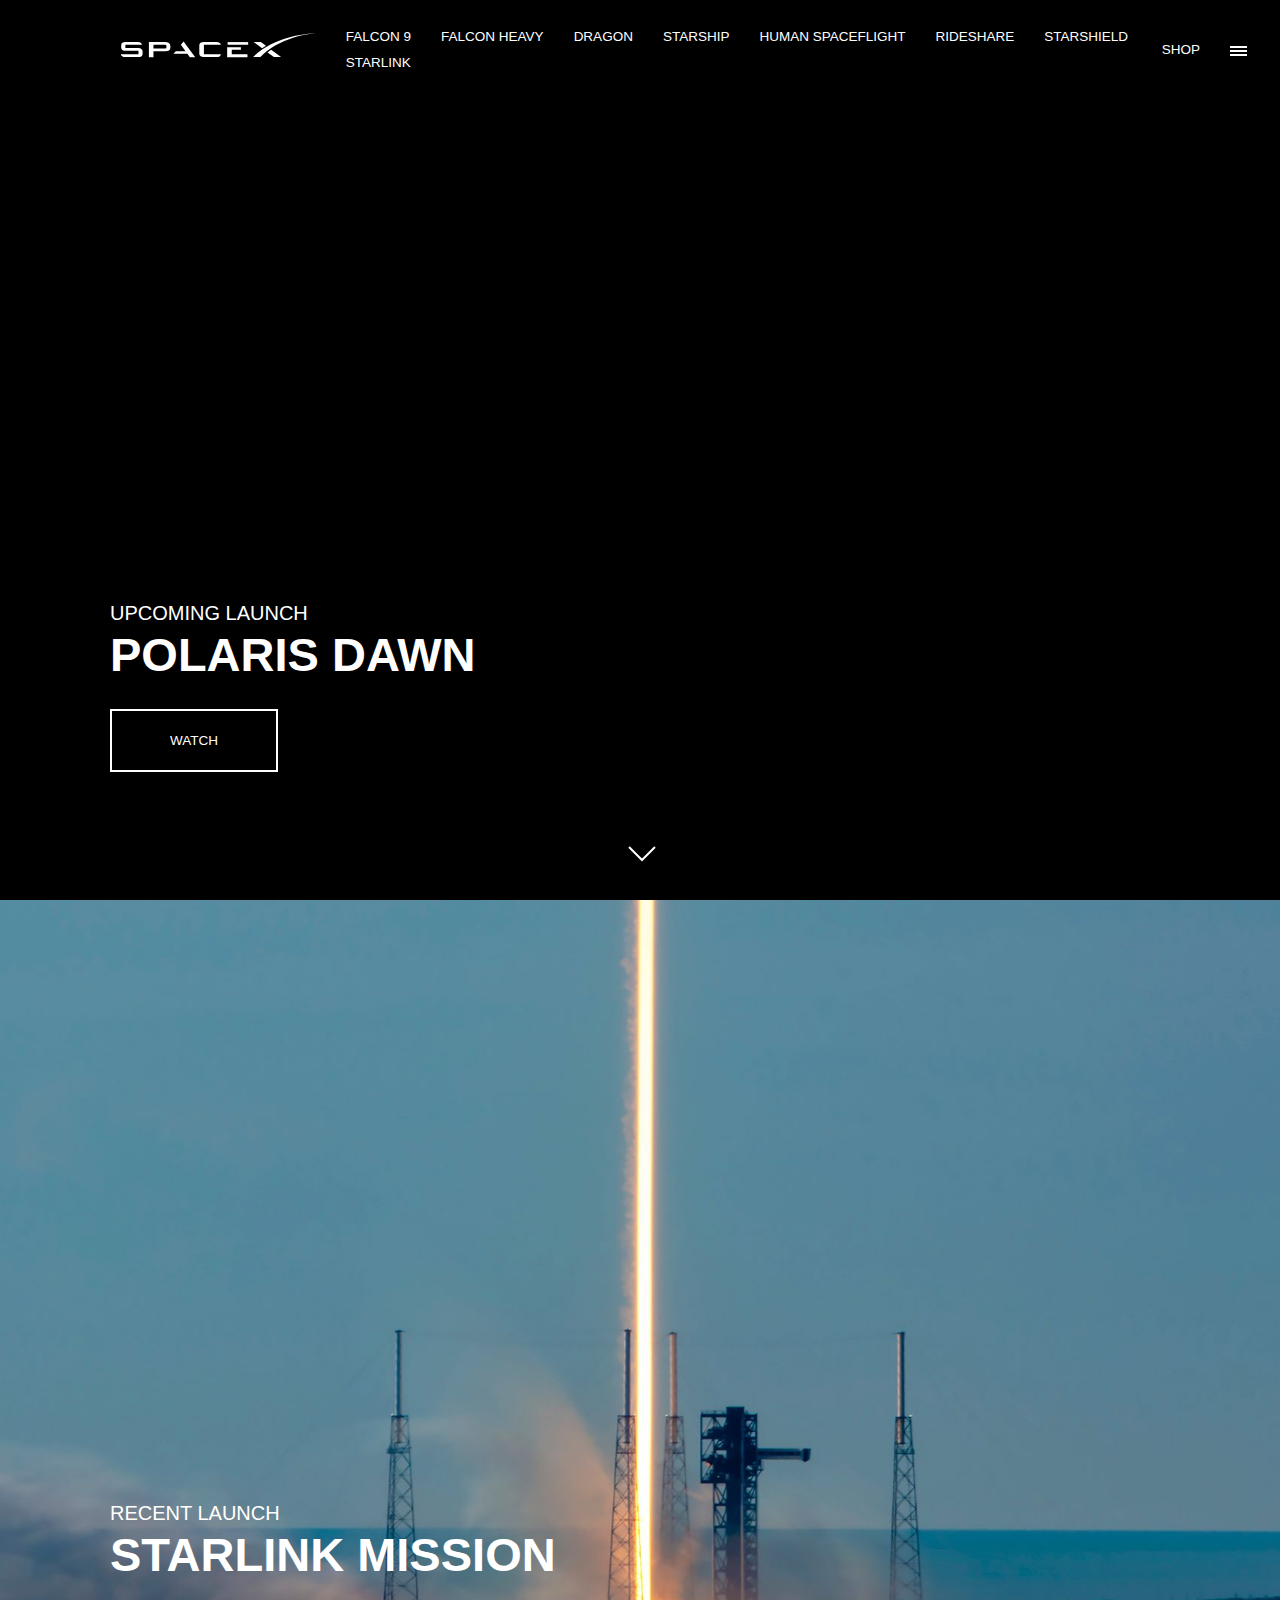
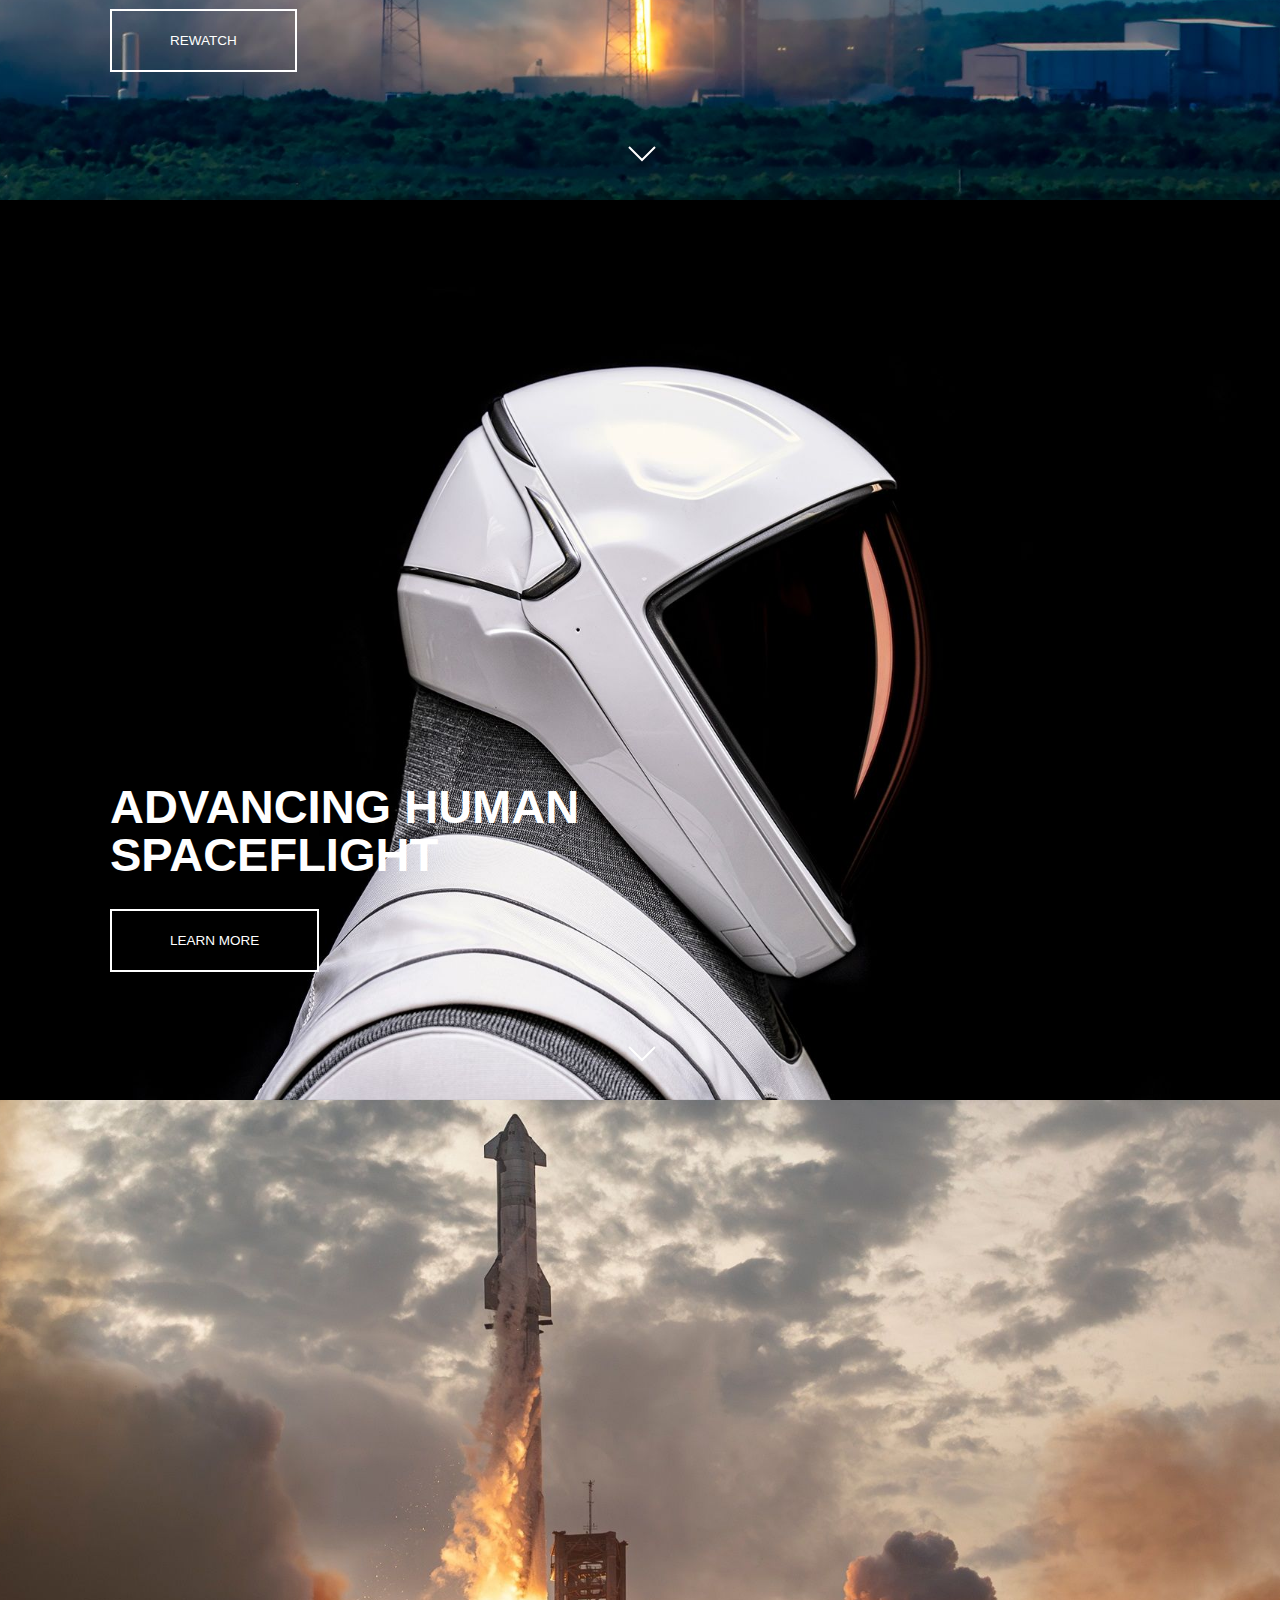
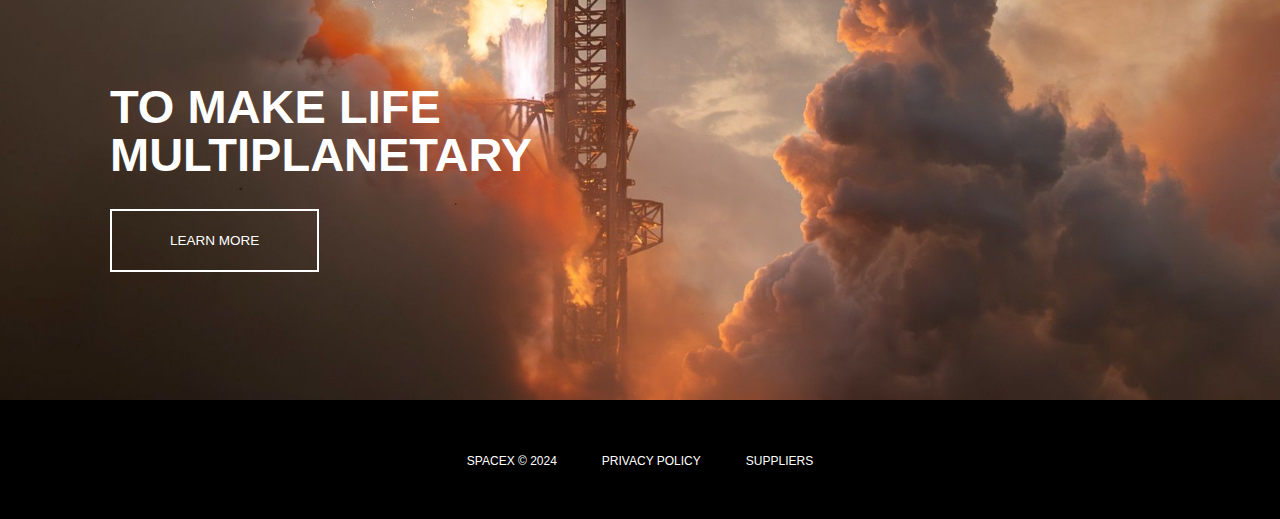
==== commit 7ea2b941: "update in css" ====
--- a/index.html
+++ b/index.html
@@ -148,7 +148,7 @@
     <!-- section C -->
     <section class="section-c">
         <div class="section-content">
-            <h1>ADVANCING HUMAN SPACELIFT</h1>
+            <h1>ADVANCING HUMAN SPACEFLIGHT</h1>
             <div class="btn">
                 <div class="hover"></div>
                 <span>Learn more</span>
--- a/style.css
+++ b/style.css
@@ -60,11 +60,6 @@
     background-size: cover;
 }
 
-.gallery-full {
-    height: 100%;
-    bottom: 0;
-}
-
 .gallery-background {
     display: block;
     position: absolute;
@@ -75,6 +70,11 @@
     padding: 0;
     height: auto;
     bottom: 100px;
+}
+
+.gallery-full {
+    height: 100%;
+    bottom: 0;
 }
 
 .background-video-contain video, .background-video-cover video, .gallery-background video {
@@ -713,6 +713,10 @@
     .section-2-content {
         margin-left: 0;
     }
+    .human-spaceflight-section h1 {
+        font-size: 35px;
+        line-height: 35px;
+    }
     .hs-suits-container h1 {
         font-size: 35px !important;
         animation: fadeInUp 0.5s ease-in-out;
@@ -730,6 +734,7 @@
     }
     .rideshare-head {
         font-size: 35px !important;
+        line-height: 35px;
     }
     .starshield-counter {
         font-size: 25px !important;
